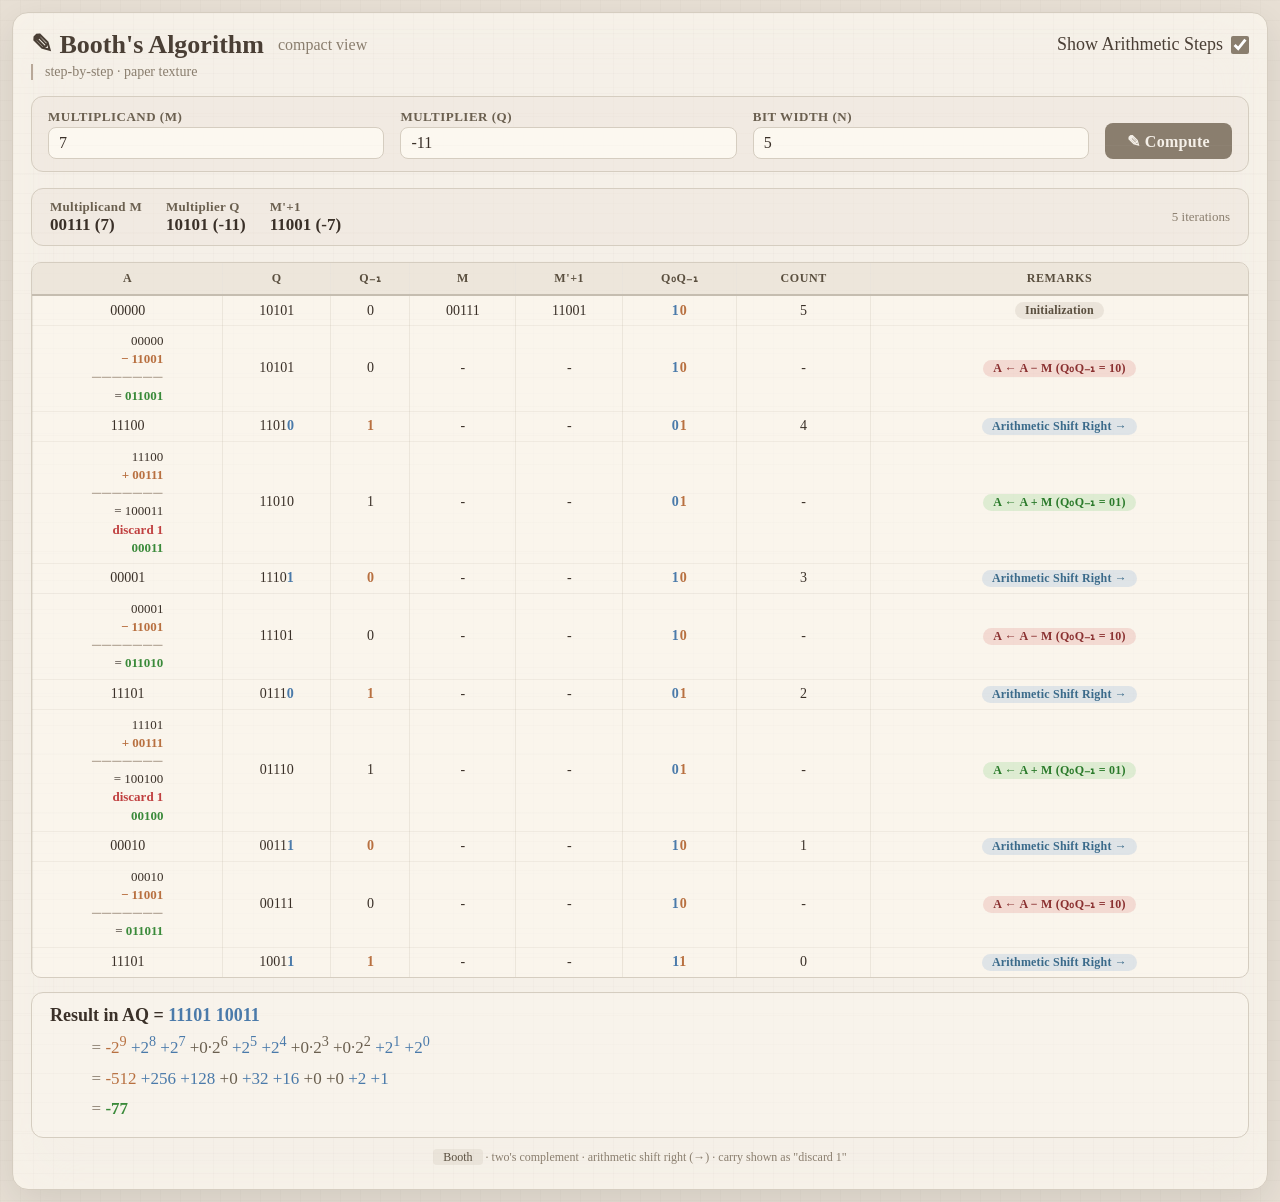
==== index2.html @ bd908623 "Add files via upload" ====
<!DOCTYPE html>
<html lang="en">
<head>
    <meta charset="UTF-8" />
    <meta name="viewport" content="width=device-width, initial-scale=1.0" />
    <title>Booth's Algorithm · Compact</title>
    <style>
        /* ── Reset & base ── */
        * {
            box-sizing: border-box;
            margin: 0;
            padding: 0;
        }
        body {
            background: #e8e0d5;
            background-image: 
                linear-gradient(rgba(200,190,180,0.1) 1px, transparent 1px),
                linear-gradient(90deg, rgba(200,190,180,0.1) 1px, transparent 1px);
            background-size: 20px 20px;
            min-height: 100vh;
            display: flex;
            justify-content: center;
            align-items: center;
            padding: 12px;
            font-family: 'Segoe UI', sans-serif;
        }
        .container {
            max-width: 1300px;
            width: 100%;
            background: #f5f0e8;
            background-image: 
                linear-gradient(rgba(200,190,180,0.08) 1px, transparent 1px),
                linear-gradient(90deg, rgba(200,190,180,0.08) 1px, transparent 1px);
            background-size: 20px 20px;
            border-radius: 16px;
            padding: 16px 18px 24px;
            border: 1px solid #d5cdc0;
            box-shadow: 0 12px 40px rgba(0,0,0,0.1), inset 0 0 60px rgba(255,248,235,0.3);
            position: relative;
        }
        .container::before {
            content: '';
            position: absolute;
            top: 0; left: 0; right: 0; bottom: 0;
            background: repeating-linear-gradient(0deg, transparent, transparent 28px, rgba(200,190,180,0.05) 28px, rgba(200,190,180,0.05) 29px);
            pointer-events: none;
            border-radius: 16px;
        }

        @import url('https://fonts.googleapis.com/css2?family=Caveat:wght@400;600;700&display=swap');

        .header {
            display: flex;
            justify-content: space-between;
            align-items: center;
            flex-wrap: wrap;
            margin-bottom: 4px;
        }
        h1 {
            font-size: 26px;
            font-weight: 700;
            display: flex;
            align-items: center;
            gap: 8px;
            font-family: 'Caveat', cursive;
            color: #4a3f35;
        }
        h1 small {
            font-size: 16px;
            font-weight: 400;
            color: #8a7e6e;
            margin-left: 6px;
        }
        .toggle-wrapper {
            display: flex;
            align-items: center;
            gap: 8px;
            font-family: 'Caveat', cursive;
            font-size: 18px;
            color: #4a3f35;
        }
        .toggle-wrapper input[type="checkbox"] {
            width: 18px;
            height: 18px;
            accent-color: #8a7e6e;
            cursor: pointer;
        }
        .subhead {
            color: #8a7e6e;
            font-size: 14px;
            border-left: 2px solid #b8a898;
            padding-left: 12px;
            margin-bottom: 16px;
            margin-top: 2px;
            font-family: 'Caveat', cursive;
        }

        .input-grid {
            display: flex;
            flex-wrap: wrap;
            gap: 12px 16px;
            align-items: flex-end;
            background: rgba(235,225,215,0.4);
            padding: 12px 16px;
            border-radius: 12px;
            border: 1px solid #d5cdc0;
            margin-bottom: 16px;
        }
        .input-group {
            display: flex;
            flex-direction: column;
            gap: 2px;
            flex: 1 1 100px;
            min-width: 90px;
        }
        .input-group label {
            font-size: 13px;
            font-weight: 600;
            color: #6a5f4f;
            text-transform: uppercase;
            letter-spacing: 0.5px;
            font-family: 'Caveat', cursive;
        }
        .input-group input {
            background: #fcf8f0;
            border: 1.5px solid #d5cdc0;
            border-radius: 8px;
            padding: 6px 10px;
            color: #3a3028;
            font-size: 16px;
            font-weight: 500;
            width: 100%;
            font-family: 'Caveat', cursive;
            transition: border 0.2s, box-shadow 0.2s;
        }
        .input-group input:focus {
            outline: none;
            border-color: #8a7e6e;
            box-shadow: 0 0 0 2px rgba(138,126,110,0.15);
        }
        .btn-calc {
            background: #8a7e6e;
            color: #f5f0e8;
            border: none;
            border-radius: 8px;
            padding: 6px 22px;
            font-size: 16px;
            font-weight: 600;
            cursor: pointer;
            transition: background 0.2s, transform 0.1s;
            height: 36px;
            align-self: flex-end;
            flex: 0 0 auto;
            white-space: nowrap;
            font-family: 'Caveat', cursive;
            letter-spacing: 0.3px;
        }
        .btn-calc:hover { background: #6a5f4f; }
        .btn-calc:active { transform: scale(0.97); }

        .message {
            padding: 8px 14px;
            border-radius: 8px;
            margin-bottom: 14px;
            font-size: 14px;
            font-weight: 500;
            display: none;
            font-family: 'Caveat', cursive;
        }
        .message.error {
            display: block;
            background: #f5e0e0;
            border: 1px solid #d4a0a0;
            color: #8a4040;
        }
        .message.success {
            display: block;
            background: #e0f0e0;
            border: 1px solid #a0c0a0;
            color: #3a6a3a;
        }

        .result-summary {
            display: flex;
            flex-wrap: wrap;
            gap: 12px 24px;
            background: rgba(235,225,215,0.4);
            border-radius: 12px;
            padding: 10px 18px;
            border: 1px solid #d5cdc0;
            margin-bottom: 16px;
            align-items: center;
        }
        .result-summary .label {
            font-size: 13px;
            color: #6a5f4f;
            font-weight: 600;
            letter-spacing: 0.3px;
            font-family: 'Caveat', cursive;
        }
        .result-summary .value {
            font-family: 'Caveat', cursive;
            font-size: 17px;
            font-weight: 600;
            color: #3a3028;
        }

        .table-wrap {
            overflow-x: auto;
            border-radius: 10px;
            border: 1px solid #d5cdc0;
            background: rgba(252,248,240,0.5);
        }
        table {
            width: 100%;
            border-collapse: collapse;
            font-size: 13px;
            min-width: 820px;
            font-family: 'Caveat', cursive;
        }
        thead th {
            background: rgba(220,210,195,0.4);
            color: #5a4f3f;
            font-weight: 700;
            font-size: 12px;
            text-transform: uppercase;
            letter-spacing: 0.6px;
            padding: 8px 6px;
            border-bottom: 2px solid #c5bdb0;
            text-align: center;
            position: sticky;
            top: 0;
            z-index: 2;
        }
        tbody td {
            padding: 6px 6px;
            text-align: center;
            font-family: 'Caveat', cursive;
            font-size: 14px;
            vertical-align: middle;
            background: rgba(252,248,240,0.2);
            color: #3a3028;
        }

        .table-wrap th, .table-wrap td {
            border-right: 1px solid rgba(180,170,155,0.2);
        }
        .table-wrap th:last-child, .table-wrap td:last-child { border-right: none; }
        .table-wrap th:first-child, .table-wrap td:first-child { border-left: 1px solid rgba(180,170,155,0.2); }

        tbody tr td {
            border-bottom: 1px solid rgba(180,170,155,0.15);
        }
        tbody tr:last-child td {
            border-bottom: none;
        }

        .a-stack {
            display: inline-block;
            text-align: right;
            line-height: 1.4;
            font-size: 13px;
            font-family: 'Caveat', cursive;
        }
        .a-stack .line { display: block; white-space: nowrap; }
        .a-stack .op-symbol { color: #b87040; font-weight: 700; }
        .a-stack .result { color: #3a8a3a; font-weight: 700; }
        .a-stack .discard { color: #c04040; font-weight: 700; }
        .a-stack .dash { color: #a09080; letter-spacing: 1px; }

        .badge {
            display: inline-block;
            padding: 1px 10px;
            border-radius: 16px;
            font-size: 12px;
            font-weight: 600;
            font-family: 'Caveat', cursive;
            letter-spacing: 0.2px;
        }
        .badge-init { background: rgba(200,190,175,0.3); color: #5a4f3f; }
        .badge-add { background: rgba(60,180,60,0.15); color: #2a7a2a; }
        .badge-sub { background: rgba(200,60,60,0.15); color: #8a3030; }
        .badge-noop { background: rgba(160,150,135,0.15); color: #6a5f4f; }
        .badge-asr { background: rgba(70,130,200,0.15); color: #3a6a8a; }
        .badge-asr .arrow { color: #b87040; margin-left: 3px; }

        .highlight-lsb { color: #4a7aaa; font-weight: 700; }
        .highlight-qminus1 { color: #b87040; font-weight: 700; }
        .q0qminus1-display { font-weight: 700; letter-spacing: 1px; }
        .q0qminus1-display .q0 { color: #4a7aaa; }
        .q0qminus1-display .qminus1 { color: #b87040; }

        .footnote {
            margin-top: 12px;
            color: #8a7e6e;
            font-size: 12px;
            text-align: center;
            font-family: 'Caveat', cursive;
        }
        .footnote code {
            background: rgba(200,190,175,0.25);
            padding: 1px 10px;
            border-radius: 4px;
            color: #5a4f3f;
            font-family: 'Caveat', cursive;
        }

        .final-expansion {
            margin-top: 14px;
            background: rgba(252,248,240,0.5);
            border-radius: 12px;
            padding: 12px 18px;
            border: 1px solid #d5cdc0;
            font-family: 'Caveat', cursive;
            color: #3a3028;
        }
        .final-expansion .highlight { color: #4a7aaa; }
        .final-expansion .highlight-green { color: #3a8a3a; }
        .final-expansion .highlight-orange { color: #b87040; }
        .final-expansion .eq-sign {
            display: inline-block;
            width: 1.6em;
            text-align: right;
            color: #8a7e6e;
            font-weight: 400;
        }
        .final-expansion .line-content { display: inline-block; }
        .final-expansion .result-line { color: #3a8a3a; font-weight: 700; margin-top: 0; }
        .final-expansion .zero-term { color: #6a5f4f; }
        .final-expansion .line-wrapper {
            padding-left: 24px;
            line-height: 1.8;
            font-size: 17px;
        }
        .final-expansion .result-line {
            color: #3a8a3a;
            font-weight: 700;
            margin-top: 0;
        }

        @media (max-width: 700px) {
            .container { padding: 12px 10px; }
            h1 { font-size: 22px; }
            .header { flex-direction: column; align-items: flex-start; gap: 6px; }
            .input-grid { flex-direction: column; gap: 8px; padding: 12px; }
            .input-group { flex: 1 1 auto; width: 100%; }
            .btn-calc { width: 100%; }
            table { font-size: 12px; min-width: 600px; }
            .final-expansion .line-wrapper { padding-left: 16px; font-size: 15px; }
        }
        @media (max-width: 480px) {
            table { font-size: 11px; min-width: 480px; }
            .final-expansion .line-wrapper { padding-left: 8px; font-size: 14px; }
        }
        .table-wrap::-webkit-scrollbar {
            height: 6px;
        }
        .table-wrap::-webkit-scrollbar-track { background: #f0ebe3; }
        .table-wrap::-webkit-scrollbar-thumb { background: #c5bdb0; border-radius: 4px; }
        .table-wrap::-webkit-scrollbar-thumb:hover { background: #b0a898; }
    </style>
</head>
<body>

    <div class="container">
        <!-- ─── HEADER WITH TOGGLE ─── -->
        <div class="header">
            <h1>✎ Booth's Algorithm <small>compact view</small></h1>
            <div class="toggle-wrapper">
                <label for="showStepsToggle" style="cursor: pointer;">Show Arithmetic Steps</label>
                <input type="checkbox" id="showStepsToggle" checked />
            </div>
        </div>
        <div class="subhead">step‑by‑step · paper texture</div>

        <!-- ─── INPUT ─── -->
        <div class="input-grid">
            <div class="input-group">
                <label for="multiplicand">Multiplicand (M)</label>
                <input type="number" id="multiplicand" value="7" step="1" />
            </div>
            <div class="input-group">
                <label for="multiplier">Multiplier (Q)</label>
                <input type="number" id="multiplier" value="-11" step="1" />
            </div>
            <div class="input-group">
                <label for="bitWidth">Bit width (n)</label>
                <input type="number" id="bitWidth" value="5" min="2" max="16" step="1" />
            </div>
            <button class="btn-calc" id="calcBtn">✎ Compute</button>
        </div>

        <div class="message" id="message"></div>

        <!-- ─── SUMMARY ─── -->
        <div class="result-summary" id="resultSummary" style="display:none;">
            <div>
                <div class="label">Multiplicand M</div>
                <div class="value" id="displayM">—</div>
            </div>
            <div>
                <div class="label">Multiplier Q</div>
                <div class="value" id="displayQ">—</div>
            </div>
            <div>
                <div class="label">M'+1</div>
                <div class="value" id="displayM1">—</div>
            </div>
            <div style="margin-left:auto; font-size:13px; color:#8a7e6e; font-family:'Caveat',cursive;">
                <span id="iterCount"></span> iterations
            </div>
        </div>

        <!-- ─── TABLE ─── -->
        <div class="table-wrap" id="tableWrap" style="display:none;">
            <table>
                <thead>
                    <tr>
                        <th>A</th>
                        <th>Q</th>
                        <th>Q₋₁</th>
                        <th>M</th>
                        <th>M'+1</th>
                        <th>Q₀Q₋₁</th>
                        <th>count</th>
                        <th>Remarks</th>
                    </tr>
                </thead>
                <tbody id="tableBody"></tbody>
            </table>
        </div>

        <!-- ─── FINAL EXPANSION ─── -->
        <div id="finalExpansion" style="display:none;" class="final-expansion"></div>

        <div class="footnote"><code>Booth</code> · two's complement · arithmetic shift right (→) · carry shown as "discard 1"</div>
    </div>

    <script>
        // ─── Helpers ──────────────────────────────────────────────
        function toBinary(n, bits) {
            const mask = (1 << bits) - 1;
            return (n & mask).toString(2).padStart(bits, '0');
        }

        function asr(A, Q, Q1, n) {
            const combined = (A << (n + 1)) | (Q << 1) | Q1;
            const signBit = (A >> (n - 1)) & 1;
            let shifted = combined >> 1;
            if (signBit === 1) {
                const topMask = ~((1 << (2 * n)) - 1);
                shifted |= topMask;
            }
            const newA = (shifted >> (n + 1)) & ((1 << n) - 1);
            const newQ = (shifted >> 1) & ((1 << n) - 1);
            const newQ1 = shifted & 1;
            return [newA, newQ, newQ1];
        }

        function highlightQ(qBin, isShift) {
            if (!isShift) return qBin;
            const lsb = qBin[qBin.length - 1];
            const rest = qBin.slice(0, -1);
            return rest + `<span class="highlight-lsb">${lsb}</span>`;
        }

        function highlightQminus1(val, isShift) {
            if (!isShift) return String(val);
            return `<span class="highlight-qminus1">${val}</span>`;
        }

        function formatQ0Qminus1(q0, qminus1) {
            return `<span class="q0qminus1-display"><span class="q0">${q0}</span><span class="qminus1">${qminus1}</span></span>`;
        }

        // ─── Booth's algorithm ────────────────────────────────────
        function boothAlgorithmWithSteps(multiplier, multiplicand, n) {
            const maxVal = (1 << (n - 1)) - 1;
            const minVal = -(1 << (n - 1));
            if (multiplier < minVal || multiplier > maxVal ||
                multiplicand < minVal || multiplicand > maxVal) {
                throw new Error(`Values must be in range [${minVal}, ${maxVal}] for ${n}-bit two's complement.`);
            }

            const mask = (1 << n) - 1;
            const M = multiplicand & mask;
            const Q = multiplier & mask;
            const M1 = ((~M) + 1) & mask;

            let A = 0;
            let Qreg = Q;
            let Qminus1 = 0;
            let count = n;
            const rows = [];

            // ── Init row ──
            rows.push({
                type: 'init',
                aDisplay: toBinary(A, n),
                qBin: toBinary(Qreg, n),
                qMinus1: Qminus1,
                q0: Qreg & 1,
                mBin: toBinary(M, n),
                m1Bin: toBinary(M1, n),
                count: count,
                remark: 'Initialization',
                badgeClass: 'badge-init'
            });

            // ── Iterations ──
            while (count > 0) {
                const Q0 = Qreg & 1;
                let opType = 'noop';
                let remark = '';
                let badgeClass = 'badge-noop';
                let aBefore = A;
                let aOperand = 0;
                let aResult = A;
                let carry = false;
                let opSymbol = '';

                if (Q0 === 0 && Qminus1 === 1) {
                    const sum = A + M;
                    aOperand = M;
                    aResult = sum & mask;
                    carry = (sum & ~mask) !== 0;
                    opType = 'add';
                    remark = 'A ← A + M  (Q₀Q₋₁ = 01)';
                    badgeClass = 'badge-add';
                    opSymbol = '+';
                    A = aResult;
                } else if (Q0 === 1 && Qminus1 === 0) {
                    const sum = A + M1;
                    aOperand = M1;
                    aResult = sum & mask;
                    carry = (sum & ~mask) !== 0;
                    opType = 'sub';
                    remark = 'A ← A − M  (Q₀Q₋₁ = 10)';
                    badgeClass = 'badge-sub';
                    opSymbol = '−';
                    A = aResult;
                } else {
                    opType = 'noop';
                    remark = 'No operation (Q₀Q₋₁ = 00 or 11)';
                    badgeClass = 'badge-noop';
                    opSymbol = '—';
                    aResult = A;
                    carry = false;
                }

                // ── Build multi‑line A display for full detail mode ──
                let aDisplayLines = [];
                if (opType === 'add' || opType === 'sub') {
                    const aBeforeStr = toBinary(aBefore, n);
                    const aOperandStr = toBinary(aOperand, n);
                    const aResultStr = toBinary(aResult, n);
                    const fullSum = aBefore + aOperand;
                    const fullSumStr = fullSum.toString(2).padStart(n + 1, '0');
                    aDisplayLines.push(`  ${aBeforeStr}`);
                    aDisplayLines.push(`${opSymbol} ${aOperandStr}`);
                    aDisplayLines.push(`───────`);
                    if (carry) {
                        aDisplayLines.push(`= ${fullSumStr}`);
                        aDisplayLines.push(`  <span class="discard">discard 1</span>`);
                        aDisplayLines.push(`  <span class="result">${aResultStr}</span>`);
                    } else {
                        aDisplayLines.push(`= <span class="result">${fullSumStr}</span>`);
                    }
                } else {
                    aDisplayLines.push(`  ${toBinary(aBefore, n)}`);
                    aDisplayLines.push(`  (unchanged)`);
                }

                // ── Store the result value (truncated) for simplified view ──
                const resultValue = toBinary(aResult, n);

                // ── Operation row ──
                rows.push({
                    type: 'operation',
                    aDisplayLines: aDisplayLines,   // full multi-line stack
                    resultValue: resultValue,       // just the truncated result (green)
                    qBin: toBinary(Qreg, n),
                    qMinus1: Qminus1,
                    q0: Q0,
                    mBin: '-',
                    m1Bin: '-',
                    count: '-',
                    remark: remark,
                    badgeClass: badgeClass
                });

                // ── Arithmetic Shift Right ──
                const [newA, newQ, newQminus1] = asr(A, Qreg, Qminus1, n);
                A = newA;
                Qreg = newQ;
                Qminus1 = newQminus1;
                count--;

                // ── Shift row ──
                rows.push({
                    type: 'shift',
                    aDisplay: toBinary(A, n),
                    qBin: toBinary(Qreg, n),
                    qMinus1: Qminus1,
                    q0: Qreg & 1,
                    mBin: '-',
                    m1Bin: '-',
                    count: count,
                    remark: 'Arithmetic Shift Right →',
                    badgeClass: 'badge-asr'
                });
            }

            return rows;
        }

        // ─── DOM ──────────────────────────────────────────────────
        const multiplicandInput = document.getElementById('multiplicand');
        const multiplierInput = document.getElementById('multiplier');
        const bitWidthInput = document.getElementById('bitWidth');
        const calcBtn = document.getElementById('calcBtn');
        const messageEl = document.getElementById('message');
        const resultSummary = document.getElementById('resultSummary');
        const displayM = document.getElementById('displayM');
        const displayQ = document.getElementById('displayQ');
        const displayM1 = document.getElementById('displayM1');
        const iterCount = document.getElementById('iterCount');
        const tableWrap = document.getElementById('tableWrap');
        const tableBody = document.getElementById('tableBody');
        const finalExpansion = document.getElementById('finalExpansion');
        const showStepsToggle = document.getElementById('showStepsToggle');

        function showMessage(text, type) {
            messageEl.textContent = text;
            messageEl.className = 'message ' + type;
        }
        function hideMessage() {
            messageEl.className = 'message';
            messageEl.textContent = '';
        }

        function compute() {
            hideMessage();
            resultSummary.style.display = 'none';
            tableWrap.style.display = 'none';
            finalExpansion.style.display = 'none';

            const multiplicand = parseInt(multiplicandInput.value);
            const multiplier = parseInt(multiplierInput.value);
            const n = parseInt(bitWidthInput.value);

            if (isNaN(multiplicand) || isNaN(multiplier) || isNaN(n)) {
                showMessage('Please enter valid numbers.', 'error');
                return;
            }
            if (n < 2 || n > 16) {
                showMessage('Bit width must be between 2 and 16.', 'error');
                return;
            }
            const maxVal = (1 << (n - 1)) - 1;
            const minVal = -(1 << (n - 1));
            if (multiplicand < minVal || multiplicand > maxVal) {
                showMessage(`Multiplicand must be in [${minVal}, ${maxVal}] for ${n}-bit two's complement.`, 'error');
                return;
            }
            if (multiplier < minVal || multiplier > maxVal) {
                showMessage(`Multiplier must be in [${minVal}, ${maxVal}] for ${n}-bit two's complement.`, 'error');
                return;
            }

            try {
                const allRows = boothAlgorithmWithSteps(multiplier, multiplicand, n);

                const M_val = multiplicand & ((1 << n) - 1);
                const M1_val = ((~M_val) + 1) & ((1 << n) - 1);
                displayM.textContent = toBinary(M_val, n) + ' (' + multiplicand + ')';
                displayQ.textContent = toBinary(multiplier & ((1 << n) - 1), n) + ' (' + multiplier + ')';
                displayM1.textContent = toBinary(M1_val, n) + ' (' + (-multiplicand) + ')';
                const shiftRows = allRows.filter(r => r.type === 'shift');
                iterCount.textContent = shiftRows.length;
                resultSummary.style.display = 'flex';

                // ─── Determine display mode ───
                const showFullArithmetic = showStepsToggle.checked;

                // ─── Render table ───
                tableBody.innerHTML = '';
                allRows.forEach((row) => {
                    const tr = document.createElement('tr');

                    // ─── A column ───
                    const tdA = document.createElement('td');
                    if (row.type === 'operation') {
                        if (showFullArithmetic) {
                            // Show full multi-line arithmetic stack
                            const stack = document.createElement('div');
                            stack.className = 'a-stack';
                            row.aDisplayLines.forEach(line => {
                                const span = document.createElement('span');
                                span.className = 'line';
                                if (line.includes('<span')) {
                                    span.innerHTML = line;
                                } else {
                                    span.textContent = line;
                                    if (line.includes('+') || line.includes('−')) span.classList.add('op-symbol');
                                    else if (line.includes('────')) span.classList.add('dash');
                                }
                                stack.appendChild(span);
                            });
                            tdA.appendChild(stack);
                        } else {
                            // Show only the truncated result in green
                            const resultSpan = document.createElement('span');
                            resultSpan.style.color = '#3a8a3a';
                            resultSpan.style.fontWeight = '700';
                            resultSpan.textContent = row.resultValue;
                            tdA.appendChild(resultSpan);
                        }
                    } else {
                        // init or shift: plain binary
                        tdA.textContent = row.aDisplay;
                    }
                    tr.appendChild(tdA);

                    // ─── Q (highlight LSB only on shift rows) ───
                    const tdQ = document.createElement('td');
                    const isShift = (row.type === 'shift');
                    tdQ.innerHTML = highlightQ(row.qBin, isShift);
                    tr.appendChild(tdQ);

                    // ─── Q₋₁ (highlight only on shift rows) ───
                    const tdQminus1 = document.createElement('td');
                    tdQminus1.innerHTML = highlightQminus1(row.qMinus1, isShift);
                    tr.appendChild(tdQminus1);

                    // ─── M ───
                    const tdM = document.createElement('td');
                    tdM.textContent = row.mBin;
                    tr.appendChild(tdM);

                    // ─── M'+1 ───
                    const tdM1 = document.createElement('td');
                    tdM1.textContent = row.m1Bin;
                    tr.appendChild(tdM1);

                    // ─── Q₀Q₋₁ ───
                    const tdQ0Qminus1 = document.createElement('td');
                    tdQ0Qminus1.innerHTML = formatQ0Qminus1(row.q0, row.qMinus1);
                    tr.appendChild(tdQ0Qminus1);

                    // ─── count ───
                    const tdCount = document.createElement('td');
                    tdCount.textContent = row.count;
                    tr.appendChild(tdCount);

                    // ─── Remarks ───
                    const tdRemark = document.createElement('td');
                    const badge = document.createElement('span');
                    badge.className = 'badge ' + row.badgeClass;
                    if (row.type === 'shift') {
                        badge.innerHTML = row.remark;
                    } else {
                        badge.textContent = row.remark;
                    }
                    tdRemark.appendChild(badge);
                    tr.appendChild(tdRemark);

                    tableBody.appendChild(tr);
                });

                tableWrap.style.display = 'block';

                // ─── Final expansion (always shown) ───
                const lastShift = [...allRows].reverse().find(r => r.type === 'shift');
                const lastRow = lastShift || allRows[allRows.length - 1];
                const A_bin = lastRow.aDisplay || '0';
                const Q_bin = lastRow.qBin;
                const combined = A_bin + Q_bin;
                const len = combined.length;

                let powerTerms = [];
                let numericTerms = [];
                let total = 0;
                for (let i = 0; i < len; i++) {
                    const pos = len - 1 - i;
                    const weight = (i === 0) ? -Math.pow(2, pos) : Math.pow(2, pos);
                    const bit = combined[i];
                    if (bit === '1') {
                        const powerStr = (i === 0) ? `-2<sup>${pos}</sup>` : `+2<sup>${pos}</sup>`;
                        const powerClass = (i === 0) ? 'highlight-orange' : 'highlight';
                        const numValue = (i === 0) ? -Math.pow(2, pos) : Math.pow(2, pos);
                        const numStr = (i === 0) ? `${numValue}` : `+${numValue}`;
                        const numClass = (i === 0) ? 'highlight-orange' : 'highlight';
                        powerTerms.push(`<span class="${powerClass}">${powerStr}</span>`);
                        numericTerms.push(`<span class="${numClass}">${numStr}</span>`);
                        total += (i === 0 ? -Math.pow(2, pos) : Math.pow(2, pos));
                    } else {
                        const powerStr = (i === 0) ? `0·2<sup>${pos}</sup>` : `+0·2<sup>${pos}</sup>`;
                        const numStr = (i === 0) ? '0' : '+0';
                        powerTerms.push(`<span class="zero-term">${powerStr}</span>`);
                        numericTerms.push(`<span class="zero-term">${numStr}</span>`);
                    }
                }

                let powerLine = powerTerms.join(' ');
                if (len > 0 && combined[0] === '0') {
                    powerLine = powerLine.replace(/^\+0·2<sup>\d+<\/sup> /, '');
                }
                let numericLine = numericTerms.join(' ');
                if (len > 0 && combined[0] === '0') {
                    numericLine = numericLine.replace(/^\+0 /, '');
                }

                finalExpansion.innerHTML = `
                    <div style="font-weight:600; margin-bottom:4px; font-size:18px; font-family:'Caveat',cursive;">
                        Result in AQ = <span class="highlight">${A_bin} ${Q_bin}</span>
                    </div>
                    <div class="line-wrapper">
                        <span class="eq-sign">=</span> <span class="line-content">${powerLine}</span>
                    </div>
                    <div class="line-wrapper">
                        <span class="eq-sign">=</span> <span class="line-content">${numericLine}</span>
                    </div>
                    <div class="line-wrapper result-line">
                        <span class="eq-sign">=</span> <span class="highlight-green">${total}</span>
                    </div>
                `;
                finalExpansion.style.display = 'block';

                // ─── Scroll ───
                setTimeout(() => {
                    tableWrap.scrollIntoView({ behavior: 'smooth', block: 'start' });
                }, 100);

            } catch (err) {
                showMessage(err.message, 'error');
            }
        }

        // ─── Toggle: re‑compute when toggled ───
        showStepsToggle.addEventListener('change', compute);

        calcBtn.addEventListener('click', compute);
        [multiplicandInput, multiplierInput, bitWidthInput].forEach(inp => {
            inp.addEventListener('keydown', (e) => { if (e.key === 'Enter') compute(); });
        });
        window.addEventListener('DOMContentLoaded', compute);
    </script>
</body>
</html>
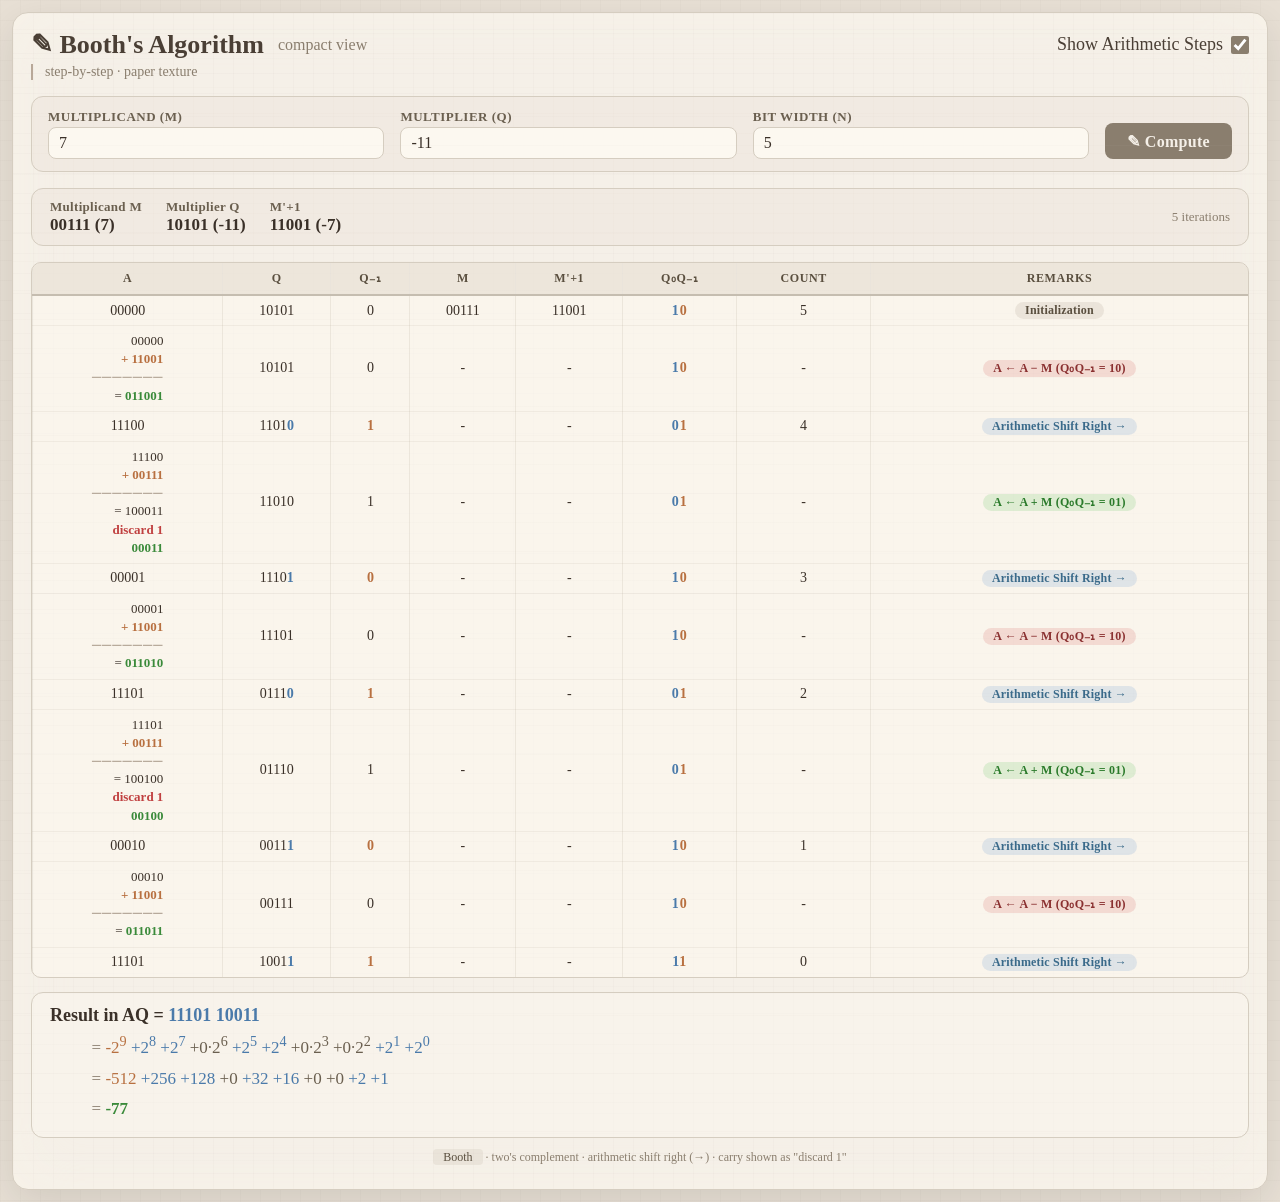
==== commit 6ed97c0f: "Add files via upload" ====
--- a/index2.html
+++ b/index2.html
@@ -557,7 +557,7 @@
                     const fullSum = aBefore + aOperand;
                     const fullSumStr = fullSum.toString(2).padStart(n + 1, '0');
                     aDisplayLines.push(`  ${aBeforeStr}`);
-                    aDisplayLines.push(`${opSymbol} ${aOperandStr}`);
+                    aDisplayLines.push(`+ ${aOperandStr}`);
                     aDisplayLines.push(`───────`);
                     if (carry) {
                         aDisplayLines.push(`= ${fullSumStr}`);
